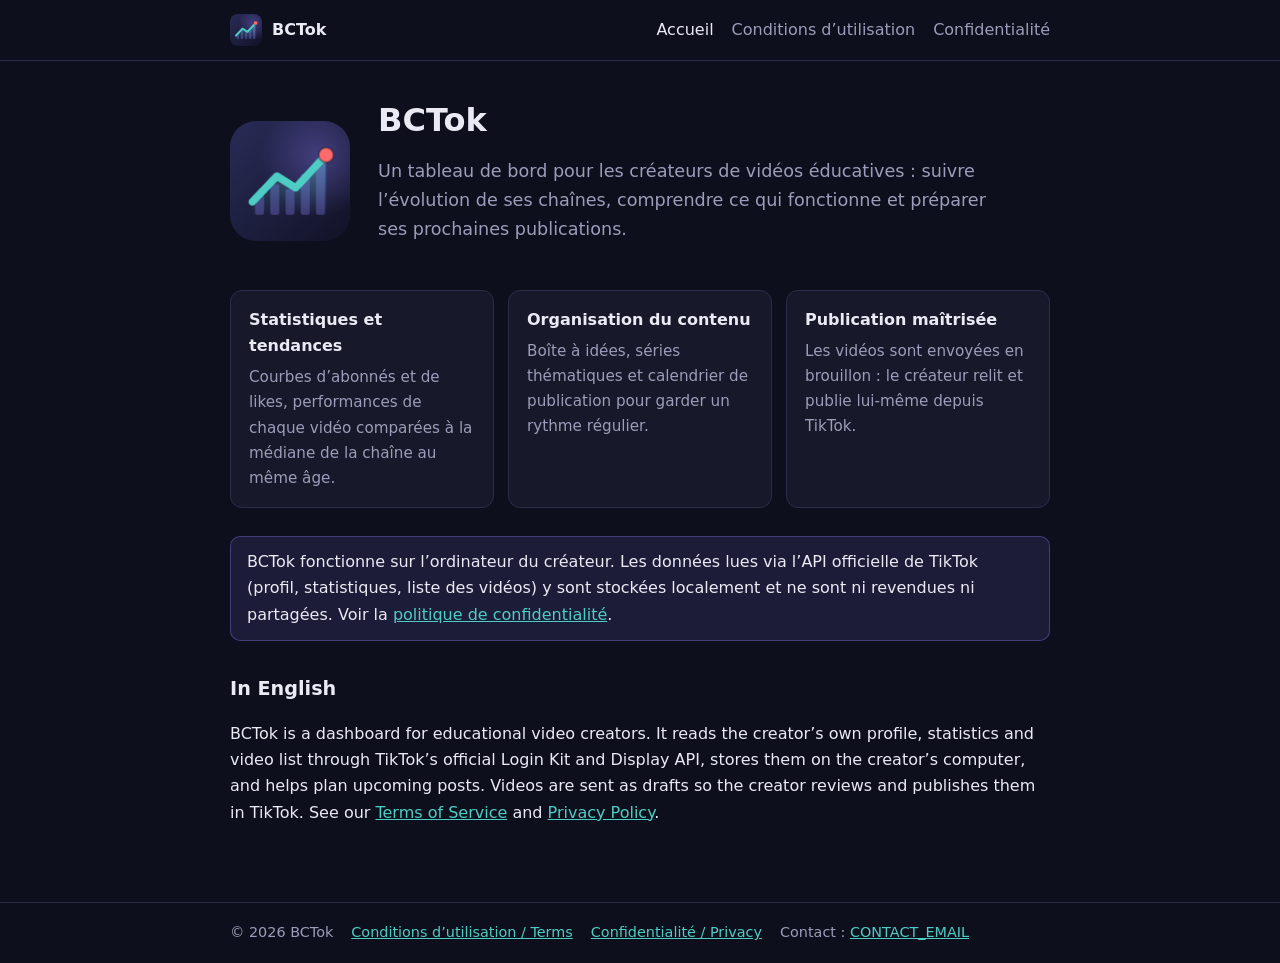
==== index.html @ 199bd33f "Site public BCTok : accueil, conditions d'utilisation, confidentialité Co-Authored-By: Claude Opus 5" ====
<!doctype html>
<html lang="fr">
<head>
  <meta charset="utf-8" />
  <meta name="viewport" content="width=device-width, initial-scale=1" />
  <title>BCTok — tableau de bord de chaînes éducatives</title>
  <meta name="description" content="BCTok aide un créateur de vidéos éducatives à suivre les statistiques de ses chaînes et à préparer ses publications." />
  <link rel="icon" type="image/png" href="app-icon.png" />
  <link rel="stylesheet" href="style.css" />
</head>
<body>
  <header>
    <nav>
      <a class="brand" href="./"><img src="app-icon.png" alt="" />BCTok</a>
      <a href="./" aria-current="page">Accueil</a>
      <a href="terms.html">Conditions d’utilisation</a>
      <a href="privacy.html">Confidentialité</a>
    </nav>
  </header>

  <main>
    <section class="hero">
      <img src="app-icon.png" alt="Logo BCTok" />
      <div>
        <h1>BCTok</h1>
        <p class="lead">
          Un tableau de bord pour les créateurs de vidéos éducatives : suivre l’évolution de ses chaînes,
          comprendre ce qui fonctionne et préparer ses prochaines publications.
        </p>
      </div>
    </section>

    <div class="cards">
      <div class="card">
        <h3>Statistiques et tendances</h3>
        <p>Courbes d’abonnés et de likes, performances de chaque vidéo comparées à la médiane de la chaîne au même âge.</p>
      </div>
      <div class="card">
        <h3>Organisation du contenu</h3>
        <p>Boîte à idées, séries thématiques et calendrier de publication pour garder un rythme régulier.</p>
      </div>
      <div class="card">
        <h3>Publication maîtrisée</h3>
        <p>Les vidéos sont envoyées en brouillon : le créateur relit et publie lui-même depuis TikTok.</p>
      </div>
    </div>

    <div class="note">
      BCTok fonctionne sur l’ordinateur du créateur. Les données lues via l’API officielle de TikTok
      (profil, statistiques, liste des vidéos) y sont stockées localement et ne sont ni revendues ni partagées.
      Voir la <a href="privacy.html">politique de confidentialité</a>.
    </div>

    <h2>In English</h2>
    <p>
      BCTok is a dashboard for educational video creators. It reads the creator’s own profile, statistics and video
      list through TikTok’s official Login Kit and Display API, stores them on the creator’s computer, and helps plan
      upcoming posts. Videos are sent as drafts so the creator reviews and publishes them in TikTok.
      See our <a href="terms.html">Terms of Service</a> and <a href="privacy.html">Privacy Policy</a>.
    </p>
  </main>

  <footer>
    <div>
      <span>© 2026 BCTok</span>
      <a href="terms.html">Conditions d’utilisation / Terms</a>
      <a href="privacy.html">Confidentialité / Privacy</a>
      <span>Contact : <a href="mailto:CONTACT_EMAIL">CONTACT_EMAIL</a></span>
    </div>
  </footer>
</body>
</html>
---- style.css ----
:root {
  --bg: #0e0f1d;
  --surface: #171829;
  --border: #2b2d4a;
  --text: #e9eaf4;
  --muted: #9b9dba;
  --accent: #8c7bfa;
  --teal: #4ecdc4;
  --coral: #ff6b6b;
  color-scheme: dark;
}
* { box-sizing: border-box; }
html, body { margin: 0; background: var(--bg); color: var(--text); font: 16px/1.65 'Segoe UI', system-ui, -apple-system, sans-serif; }
a { color: var(--teal); }
header { border-bottom: 1px solid var(--border); }
nav { max-width: 860px; margin: 0 auto; padding: 14px 20px; display: flex; align-items: center; gap: 18px; flex-wrap: wrap; }
nav .brand { display: flex; align-items: center; gap: 10px; font-weight: 700; color: var(--text); text-decoration: none; margin-right: auto; }
nav .brand img { width: 32px; height: 32px; border-radius: 8px; }
nav a { text-decoration: none; color: var(--muted); }
nav a:hover, nav a[aria-current] { color: var(--text); }
main { max-width: 860px; margin: 0 auto; padding: 40px 20px 60px; }
h1 { font-size: 2rem; line-height: 1.2; margin: 0 0 12px; }
h2 { font-size: 1.2rem; margin: 32px 0 8px; }
.lead { color: var(--muted); font-size: 1.1rem; max-width: 640px; }
.hero { display: flex; gap: 28px; align-items: center; flex-wrap: wrap; }
.hero img { width: 120px; height: 120px; border-radius: 26px; }
.cards { display: grid; grid-template-columns: repeat(auto-fit, minmax(230px, 1fr)); gap: 14px; margin-top: 28px; }
.card { background: var(--surface); border: 1px solid var(--border); border-radius: 12px; padding: 16px 18px; }
.card h3 { margin: 0 0 6px; font-size: 1rem; }
.card p { margin: 0; color: var(--muted); font-size: 0.95rem; }
.note { background: rgba(140, 123, 250, .12); border: 1px solid rgba(140, 123, 250, .35); border-radius: 10px; padding: 12px 16px; margin-top: 28px; }
footer { border-top: 1px solid var(--border); color: var(--muted); font-size: 0.9rem; }
footer div { max-width: 860px; margin: 0 auto; padding: 18px 20px; display: flex; gap: 18px; flex-wrap: wrap; }
.updated { color: var(--muted); font-size: 0.9rem; }
li { margin: 4px 0; }
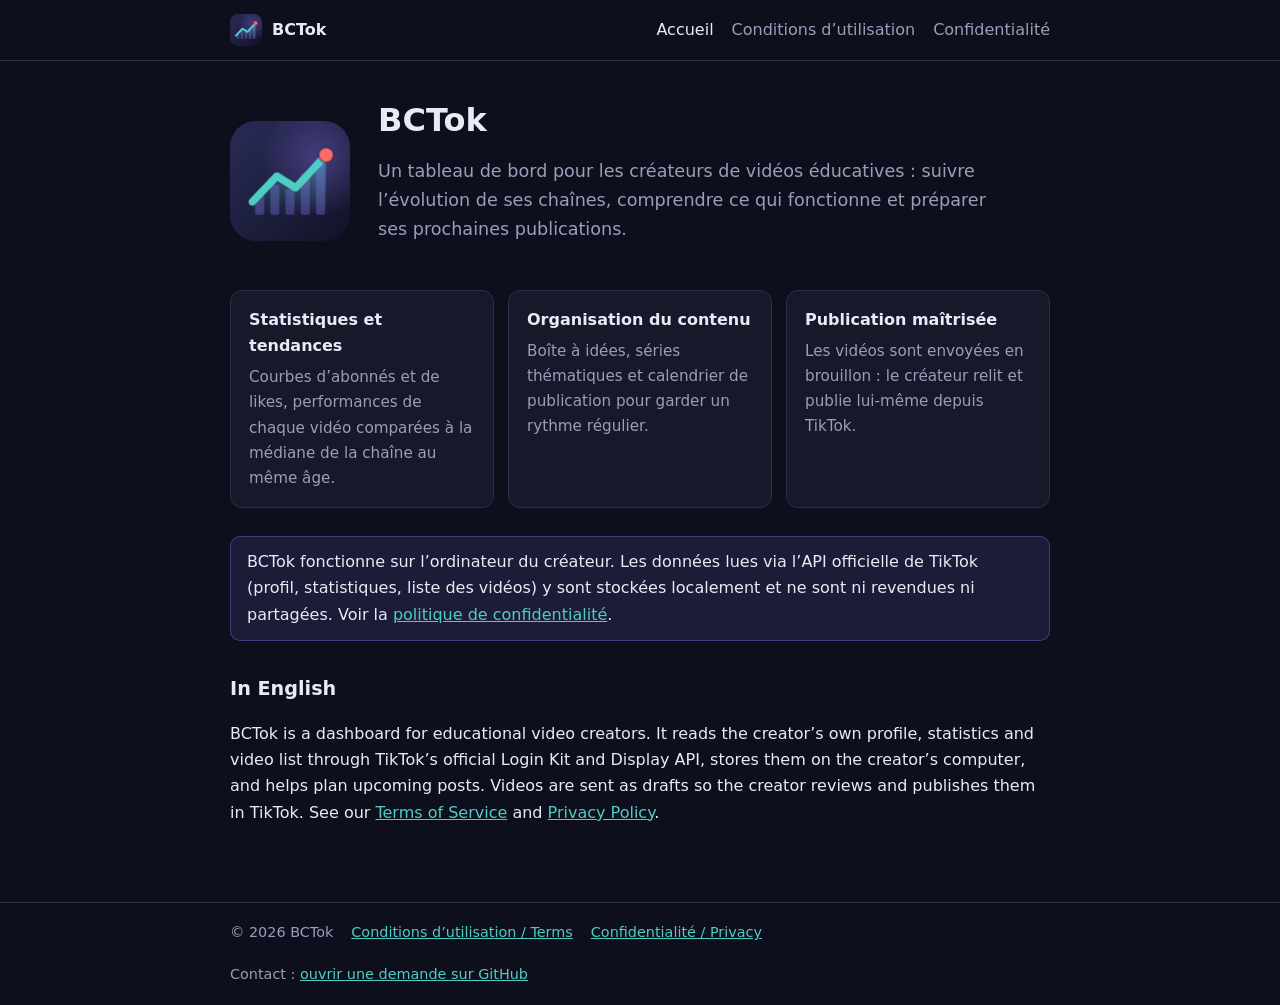
==== commit 6be0a3f3: "Contact via les issues GitHub (pas d'adresse e-mail pour l'instant) Co-Authored-By: Claude Opus 5.5 " ====
--- a/index.html
+++ b/index.html
@@ -65,7 +65,7 @@
       <span>© 2026 BCTok</span>
       <a href="terms.html">Conditions d’utilisation / Terms</a>
       <a href="privacy.html">Confidentialité / Privacy</a>
-      <span>Contact : <a href="mailto:CONTACT_EMAIL">CONTACT_EMAIL</a></span>
+      <span>Contact : <a href="https://github.com/BCollignonEcv/bctok/issues">ouvrir une demande sur GitHub</a></span>
     </div>
   </footer>
 </body>
